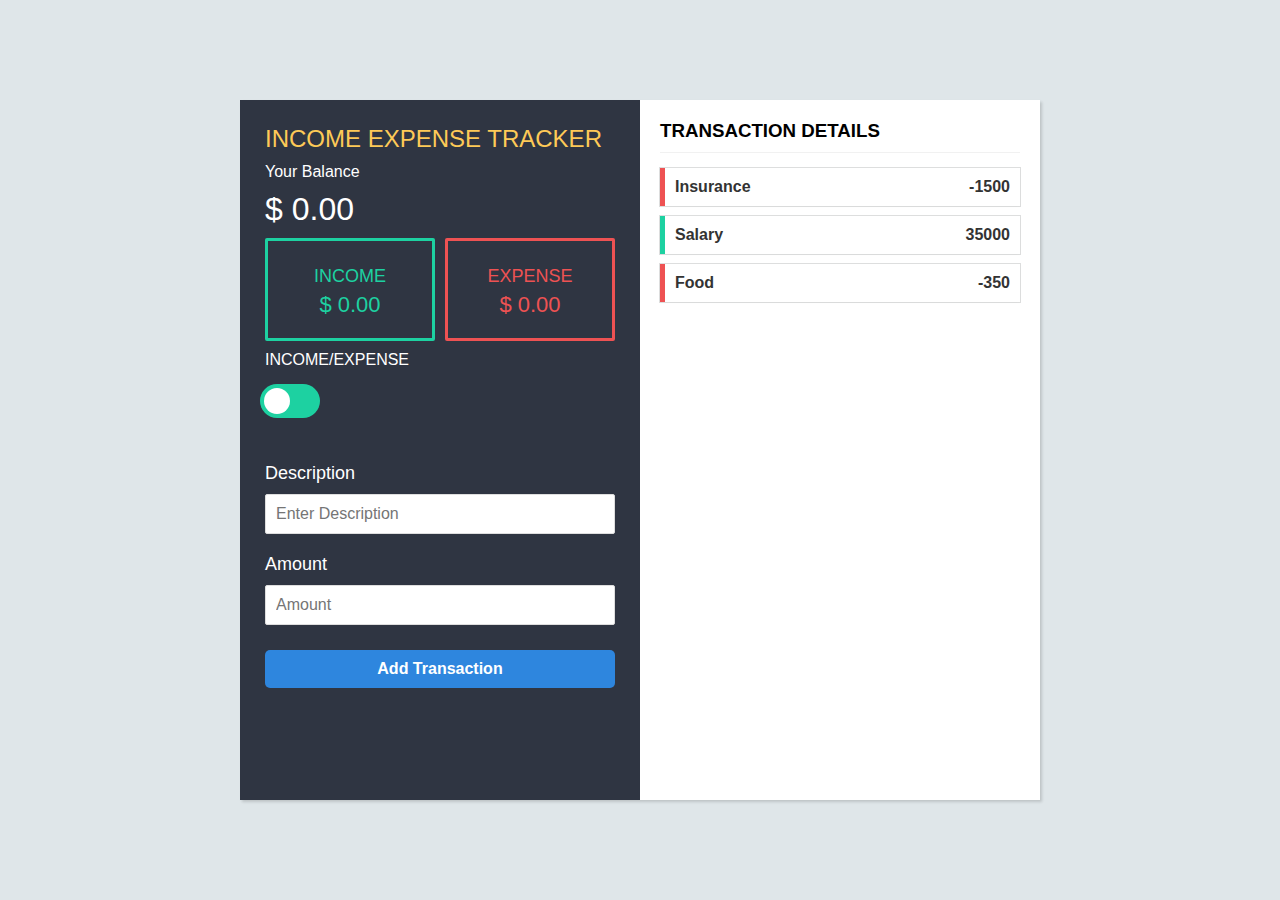
==== index.html @ 44256d1a "fixed indexhtml smth was wrong didnt appear in github" ====
<!DOCTYPE html>
<html lang="en">
  <head>
    <meta charset="UTF-8" />
    <meta http-equiv="X-UA-Compatible" content="IE=edge" />
    <meta name="viewport" content="width=device-width, initial-scale=1.0" />
    <title>Document</title>
    <link rel="stylesheet" href="/styling/index.css" />
  </head>
  <body>
    <div class="container">
      <div class="ledger">
        <h2>Income Expense Tracker</h2>
        <h4>Your Balance</h4>
        <h1 id="balance">$ 0.00</h1>
        <div class="inc-exp-container">
          <div class="inc">
            <h4>Income</h4>
            <p id="inc-amt" class="amt plus">$ 0.00</p>
          </div>
          <div class="exp">
            <h4>Expense</h4>
            <p id="exp-amt" class="amt minus">$ 0.00</p>
          </div>
        </div>
        <div>
          <h4>INCOME/EXPENSE</h4>
        </div>
        <div>
          <label class="switch">
            <input type="checkbox" />
            <span class="slider round"></span>
          </label>
        </div>
        <form action="#" id="form">
          <div class="form-control">
            <label for="desc">Description</label>
            <input
              type="text"
              name="desc"
              id="desc"
              placeholder="Enter Description"
            />
          </div>

          <div class="form-control">
            <label for="amount">Amount</label>
            <input
              type="number"
              name="amount"
              id="amount"
              placeholder="Amount"
            />
          </div>
          <button class="btn" type="submit">Add Transaction</button>
        </form>
      </div>
      <div class="transaction">
        <h3>Transaction Details</h3>
        <ul class="trans" id="trans">
          <li class="exp">
            Insurance
            <span>-1500</span>
            <button class="btn-del">x</button>
          </li>
          <li class="inc">
            Salary
            <span>35000</span>
            <button class="btn-del">x</button>
          </li>
          <li class="exp">
            Food
            <span>-350</span>
            <button class="btn-del">x</button>
          </li>
        </ul>
      </div>
    </div>
    <script src="/scripts/index.js"></script>
  </body>
</html>
---- styling/index.css ----
* {
  margin: 0;
  padding: 0;
  box-sizing: border-box;
  font-family: "Poppins", sans-serif;
}

body {
  width: 100vw;
  height: 100vh;
  background-color: #dfe6e9;
  display: grid;
  place-items: center;
}

.container {
    width: 800px;
    height: 700px;
    background-color: #fff;
    box-shadow: rgba(0, 0, 0, 0.15) 1.95px 1.95px 2.6px;
    display: flex;
    user-select: none;
}

.ledger {
  background-color: #2f3542;
  padding: 20px;
  flex: 1;
  color: white;
}
.ledger h2 {
  text-transform: uppercase;
  color: #feca57;
}
.ledger h2,
.ledger h4,
.ledger h1 {
  font-weight: 400;
  margin-bottom: 0px;
  padding: 5px;
}
.inc-exp-container {
  display: flex;
  padding: 5px;
  gap: 10px;
}
.inc-exp-container div {
  text-align: center;
  text-transform: uppercase;
  padding: 20px;
  font-size: 18px;
  flex: 1;
  border-radius: 2px;
}

.inc-exp-container div p {
  font-size: 22px;
}
.inc-exp-container div.inc {
  border: 3px solid #1dd1a1;
  color: #1dd1a1;
}
.inc-exp-container div.exp {
  border: 3px solid #ee5253;
  color: #ee5253;
}

#form {
  padding: 5px;
  margin-top: 20px;
}
.form-control {
  margin-top: 10px;
}

label {
  display: inline-block;
  margin: 10px 0;
  font-size: 18px;
  font-weight: 400;
}

input[type="text"],
input[type="number"] {
  border: 1px solid #dedede;
  display: block;
  width: 100%;
  font-size: 16px;
  padding: 10px;
  outline: none;
  border-radius: 2px;
}

.btn {
  background-color: #2e86de;
  color: white;
  display: block;
  width: 100%;
  margin-top: 25px;
  padding: 10px;
  font-size: 16px;
  border: 0;
  font-weight: 600;
  border-radius: 5px;
}
.transaction {
  flex: 1;
  padding: 20px;
  display: flex;
  flex-direction: column;
  overflow-y: scroll;
}

.transaction h3 {
  text-transform: uppercase;
  padding-bottom: 10px;
  border-bottom: 1px solid #f1f1f1;
  margin-bottom: 5px;
}

.trans {
  list-style-type: none;
}
.trans li {
  background-color: #fff;
  color: #333;
  box-shadow: rgba(0, 0, 0, 0.02) 0px 1px 3px 0px,
    rgba(27, 31, 35, 0.15) 0px 0px 0px 1px;
  padding: 10px;
  margin: 10px 0;
  position: relative;
  display: flex;
  justify-content: space-between;
  font-weight: 600;
  cursor: pointer;
}

.trans li.inc {
  border-left: 5px solid #1dd1a1;
}
.trans li.exp {
  border-left: 5px solid #ee5253;
}

.btn-del {
  position: absolute;
  top: -10px;
  right: -10px;
  width: 20px;
  height: 20px;
  border-radius: 50%;
  font-weight: 600;
  color: #fff;
  background-color: #e74c3c;
  border: none;
  font-size: 18px;
  line-height: 20px;
  cursor: pointer;
  opacity: 0;
}

.trans li:hover .btn-del {
  opacity: 1;
}

::-webkit-scrollbar {
  width: 5px;
}
::-webkit-scrollbar-track {
  background-color: #f1f1f1;
}

::-webkit-scrollbar-thumb {
  background-color: #2e86de;
  border-radius: 8px;
}

.switch {
  position: relative;
  display: flex;
  flex-direction: column;
  width: 60px;
  height: 34px;
}

.switch input {
  opacity: 0;
  width: 0;
  height: 0;
}

.slider {
  position: absolute;
  cursor: pointer;
  top: 0;
  left: 0;
  right: 0;
  bottom: 0;
  background-color: #1dd1a1;
  -webkit-transition: 0.4s;
  transition: 0.4s;
}

.slider:before {
  position: absolute;
  content: "";
  height: 26px;
  width: 26px;
  left: 4px;
  bottom: 4px;
  background-color: white;
  -webkit-transition: 0.4s;
  transition: 0.4s;
}

input:checked + .slider {
  background-color: #ee5253;
}

input:focus + .slider {
  box-shadow: 0 0 1px #2196f3;
}

input:checked + .slider:before {
  -webkit-transform: translateX(26px);
  -ms-transform: translateX(26px);
  transform: translateX(26px);
}

.slider.round {
  border-radius: 34px;
}

.slider.round:before {
  border-radius: 50%;
}
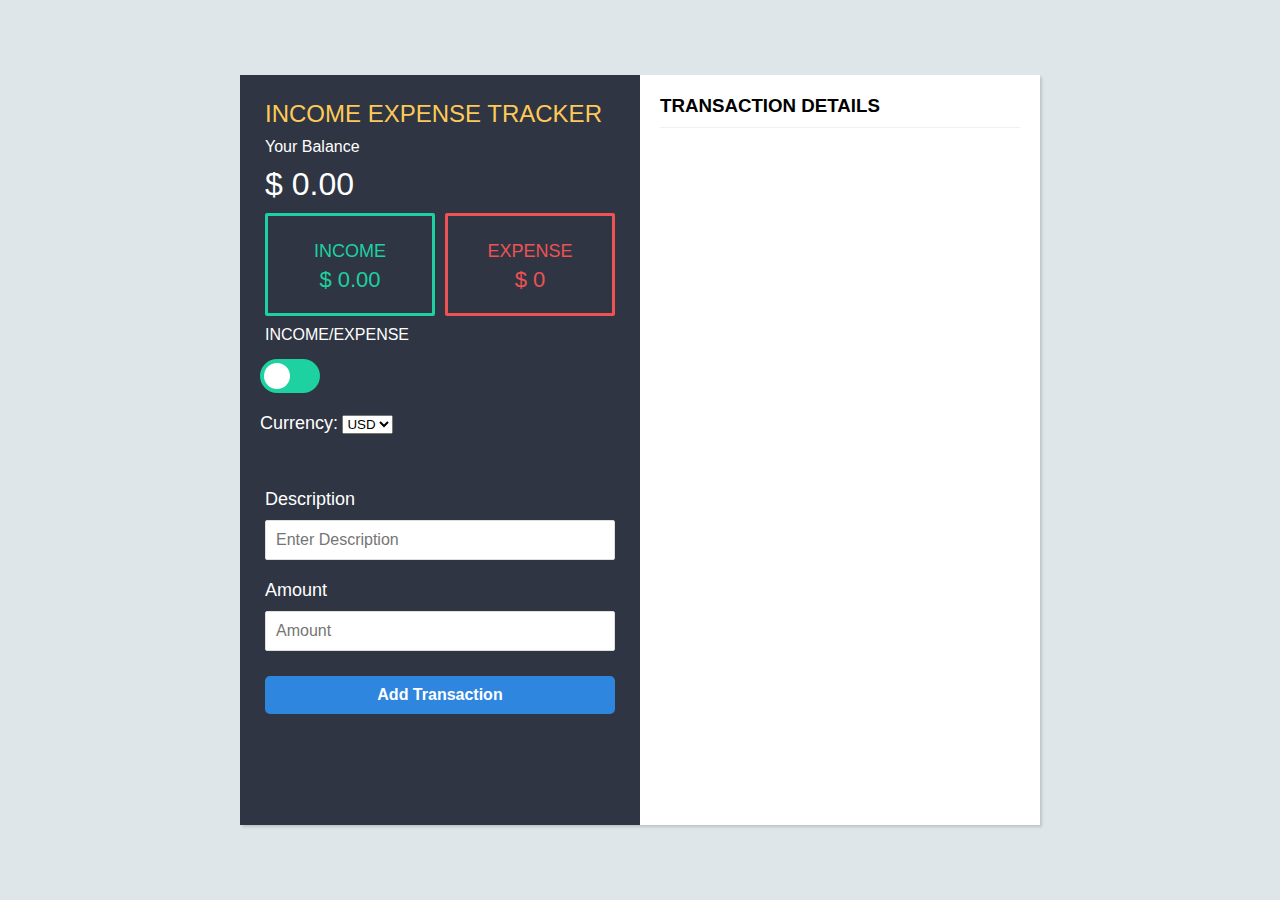
==== commit 68618b5c: "random fixes" ====
--- a/index.html
+++ b/index.html
@@ -31,6 +31,15 @@
             <input type="checkbox" />
             <span class="slider round"></span>
           </label>
+        </div>
+        <div>
+            <label for="currencies">Currency:</label>
+            <select name="currencies" id="currencies">
+                <option value="USD">USD</option>
+                <option value="EUR">EUR</option>
+                <option value="AED">AED</option>
+                <option value="LBP">LBP</option>
+              </select>
         </div>
         <form action="#" id="form">
           <div class="form-control">
--- a/styling/index.css
+++ b/styling/index.css
@@ -15,7 +15,7 @@
 
 .container {
     width: 800px;
-    height: 700px;
+    height: 750px;
     background-color: #fff;
     box-shadow: rgba(0, 0, 0, 0.15) 1.95px 1.95px 2.6px;
     display: flex;
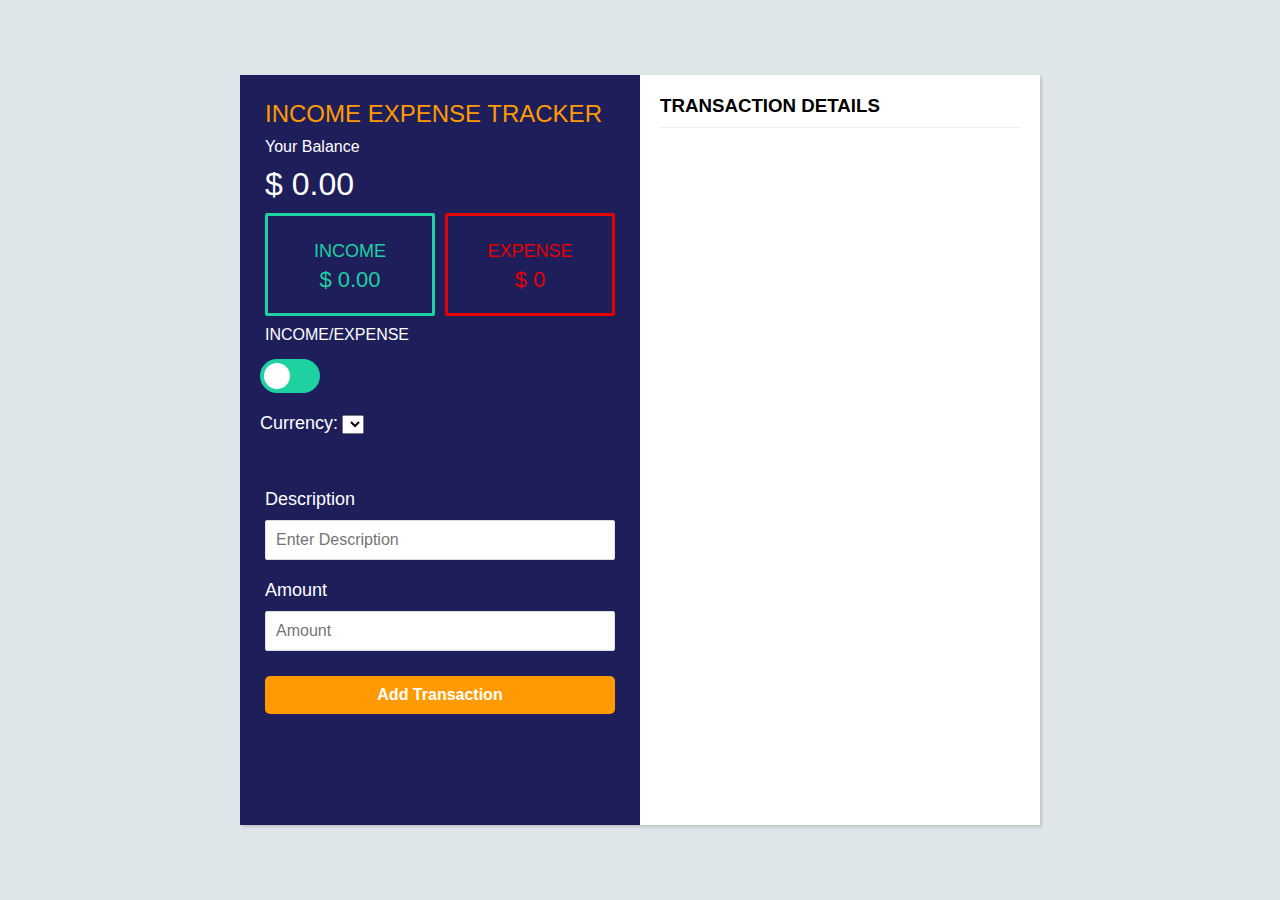
==== commit 597e04ff: "feat(api): added the currency api with its fetch" ====
--- a/index.html
+++ b/index.html
@@ -34,12 +34,7 @@
         </div>
         <div>
             <label for="currencies">Currency:</label>
-            <select name="currencies" id="currencies">
-                <option value="USD">USD</option>
-                <option value="EUR">EUR</option>
-                <option value="AED">AED</option>
-                <option value="LBP">LBP</option>
-              </select>
+            <select name="currencies" id="currencies"></select>
         </div>
         <form action="#" id="form">
           <div class="form-control">
--- a/styling/index.css
+++ b/styling/index.css
@@ -14,23 +14,23 @@
 }
 
 .container {
-    width: 800px;
-    height: 750px;
-    background-color: #fff;
-    box-shadow: rgba(0, 0, 0, 0.15) 1.95px 1.95px 2.6px;
-    display: flex;
-    user-select: none;
+  width: 800px;
+  height: 750px;
+  background-color: #fff;
+  box-shadow: rgba(0, 0, 0, 0.15) 1.95px 1.95px 2.6px;
+  display: flex;
+  user-select: none;
 }
 
 .ledger {
-  background-color: #2f3542;
+  background-color: rgb(30 30 90);
   padding: 20px;
   flex: 1;
   color: white;
 }
 .ledger h2 {
   text-transform: uppercase;
-  color: #feca57;
+  color: rgb(255 155 0);
 }
 .ledger h2,
 .ledger h4,
@@ -61,8 +61,8 @@
   color: #1dd1a1;
 }
 .inc-exp-container div.exp {
-  border: 3px solid #ee5253;
-  color: #ee5253;
+  border: 3px solid #e50001;
+  color: #e50001;
 }
 
 #form {
@@ -92,7 +92,7 @@
 }
 
 .btn {
-  background-color: #2e86de;
+  background-color: rgb(255 155 0);
   color: white;
   display: block;
   width: 100%;
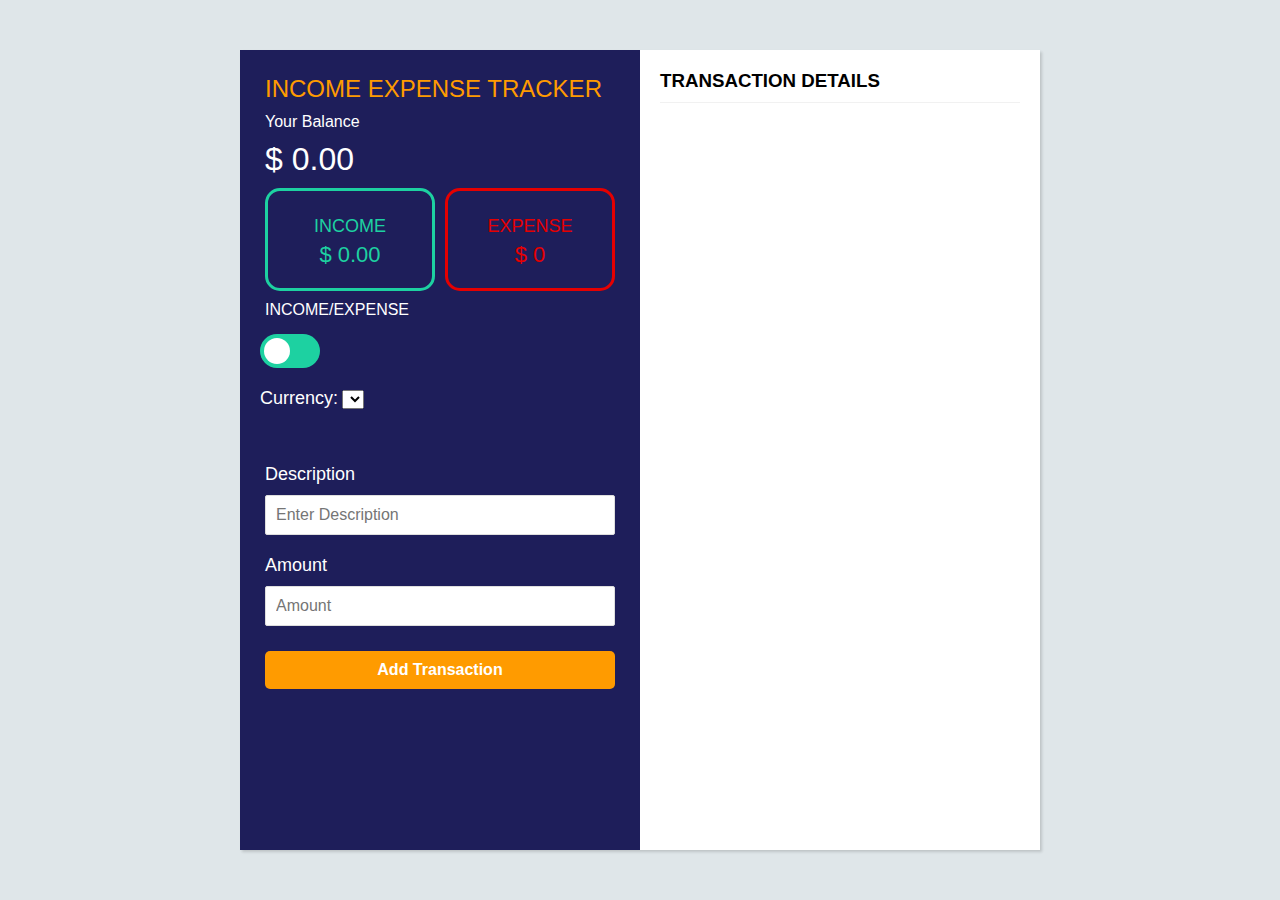
==== commit 26852378: "feat(toggleswitch): finally implemented toggle income and expense switch - needs a show all button n" ====
--- a/index.html
+++ b/index.html
@@ -4,7 +4,7 @@
     <meta charset="UTF-8" />
     <meta http-equiv="X-UA-Compatible" content="IE=edge" />
     <meta name="viewport" content="width=device-width, initial-scale=1.0" />
-    <title>Document</title>
+    <title>Where'sMyMoney?!</title>
     <link rel="stylesheet" href="/styling/index.css" />
   </head>
   <body>
@@ -62,21 +62,6 @@
       <div class="transaction">
         <h3>Transaction Details</h3>
         <ul class="trans" id="trans">
-          <li class="exp">
-            Insurance
-            <span>-1500</span>
-            <button class="btn-del">x</button>
-          </li>
-          <li class="inc">
-            Salary
-            <span>35000</span>
-            <button class="btn-del">x</button>
-          </li>
-          <li class="exp">
-            Food
-            <span>-350</span>
-            <button class="btn-del">x</button>
-          </li>
         </ul>
       </div>
     </div>
--- a/styling/index.css
+++ b/styling/index.css
@@ -15,7 +15,7 @@
 
 .container {
   width: 800px;
-  height: 750px;
+  height: 800px;
   background-color: #fff;
   box-shadow: rgba(0, 0, 0, 0.15) 1.95px 1.95px 2.6px;
   display: flex;
@@ -50,7 +50,7 @@
   padding: 20px;
   font-size: 18px;
   flex: 1;
-  border-radius: 2px;
+  border-radius: 15px;
 }
 
 .inc-exp-container div p {
@@ -171,7 +171,7 @@
 }
 
 ::-webkit-scrollbar-thumb {
-  background-color: #2e86de;
+  background-color: rgb(255 155 0);
   border-radius: 8px;
 }
 
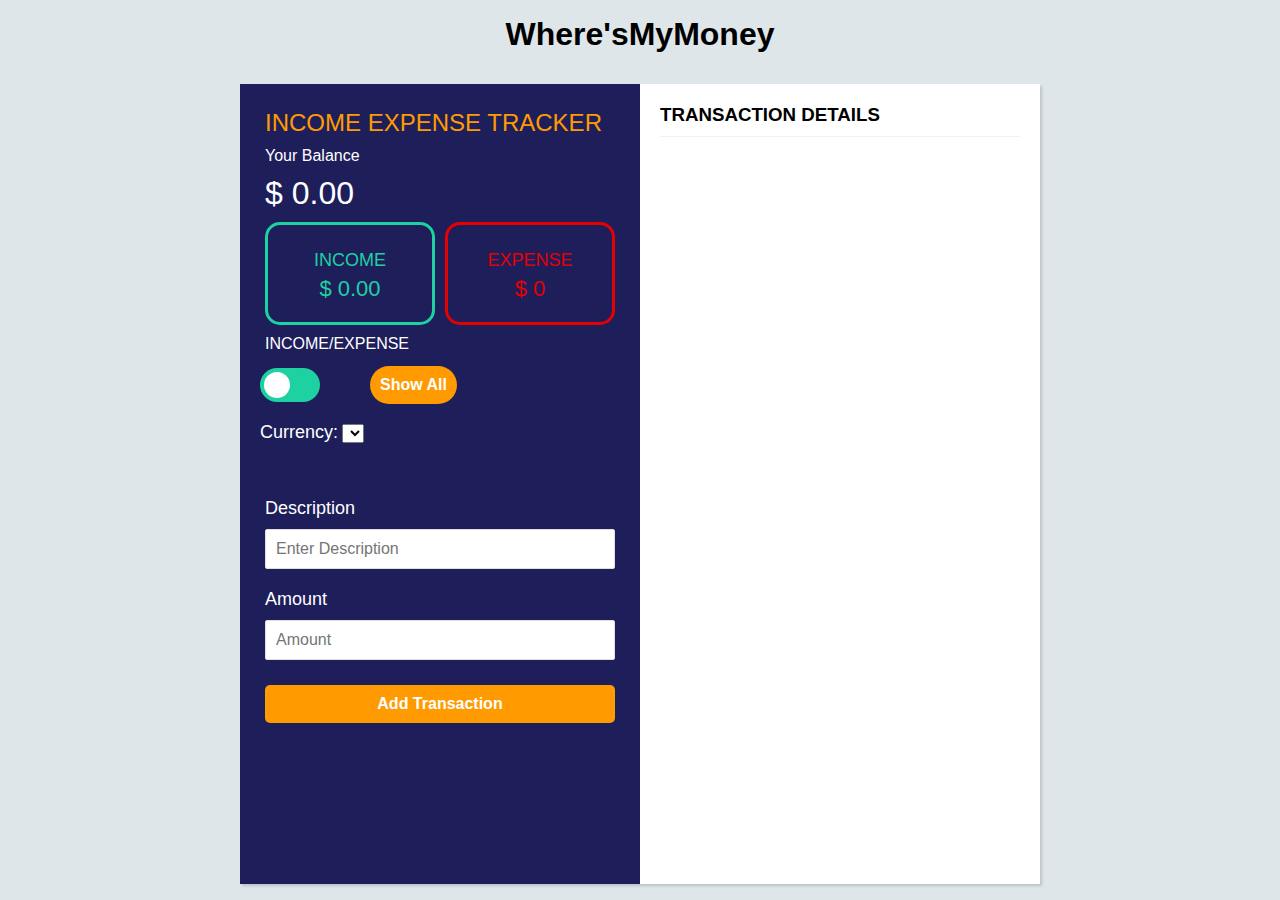
==== commit 04e7bb5e: "chore(showall-btn): added a show all button to expenses and income" ====
--- a/index.html
+++ b/index.html
@@ -8,6 +8,7 @@
     <link rel="stylesheet" href="/styling/index.css" />
   </head>
   <body>
+    <h1 class="AppName">Where'sMyMoney</h1>
     <div class="container">
       <div class="ledger">
         <h2>Income Expense Tracker</h2>
@@ -26,15 +27,19 @@
         <div>
           <h4>INCOME/EXPENSE</h4>
         </div>
-        <div>
+        <div class="flex-filter">
           <label class="switch">
             <input type="checkbox" />
             <span class="slider round"></span>
           </label>
+          <div class="showall">
+            <button class="showall-btn" type="button">Show All</button>
+          </div>
         </div>
+        
         <div>
-            <label for="currencies">Currency:</label>
-            <select name="currencies" id="currencies"></select>
+          <label for="currencies">Currency:</label>
+          <select name="currencies" id="currencies"></select>
         </div>
         <form action="#" id="form">
           <div class="form-control">
@@ -61,8 +66,7 @@
       </div>
       <div class="transaction">
         <h3>Transaction Details</h3>
-        <ul class="trans" id="trans">
-        </ul>
+        <ul class="trans" id="trans"></ul>
       </div>
     </div>
     <script src="/scripts/index.js"></script>
--- a/styling/index.css
+++ b/styling/index.css
@@ -11,6 +11,29 @@
   background-color: #dfe6e9;
   display: grid;
   place-items: center;
+}
+
+.showall{
+  display: flex;
+  flex-direction: row;
+  padding: 8px 0px ;
+}
+
+.flex-filter{
+  display: flex;
+  gap: 50px;
+}
+
+.showall-btn{
+  background-color: rgb(255 155 0);
+    color: white;
+    display: block;
+    width: 100%;
+    padding: 0px 10px;
+    font-size: 16px;
+    border: 0;
+    font-weight: 600;
+    border-radius: 25px;
 }
 
 .container {
